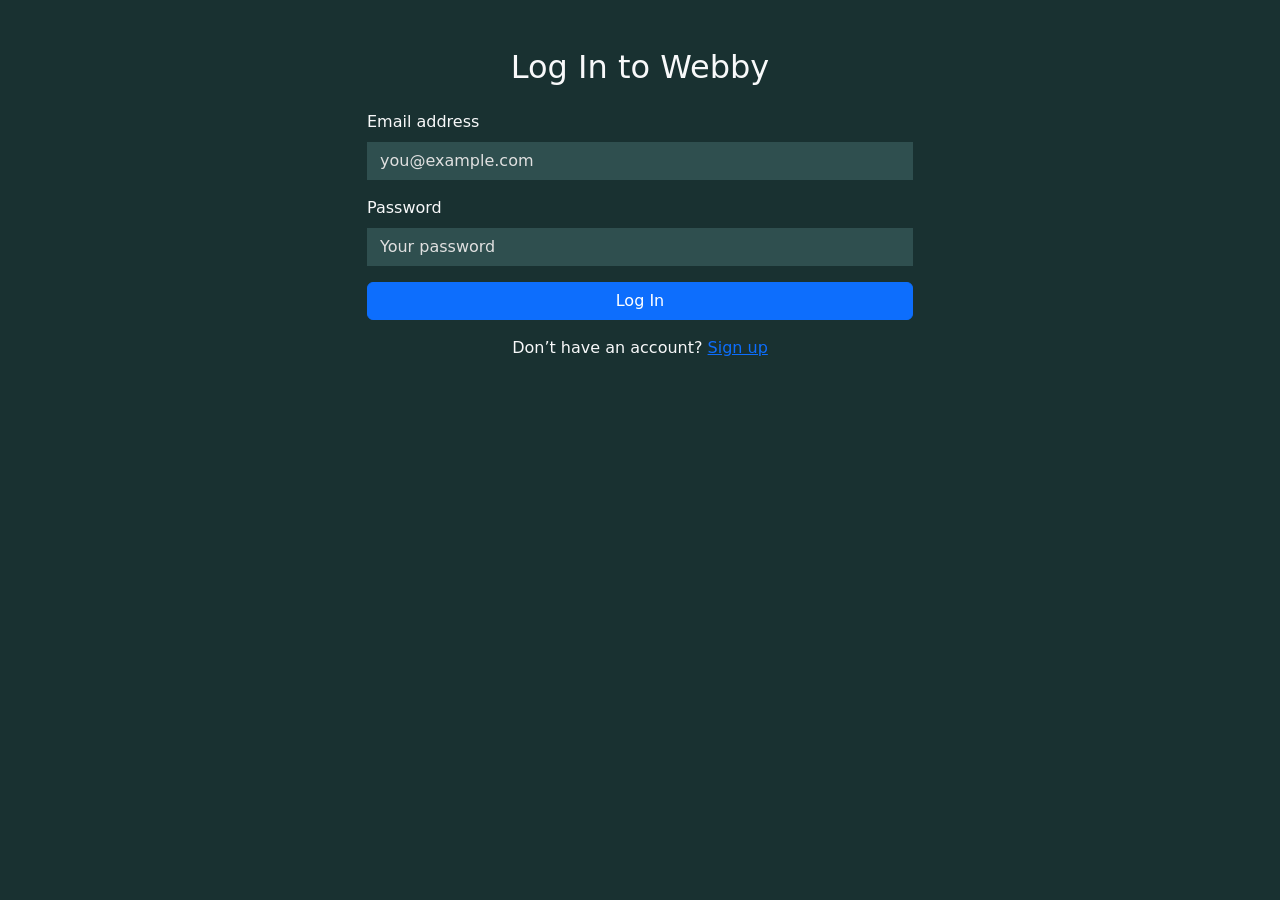
==== templates/login.html @ fab5d239 "Add files via upload" ====
<!DOCTYPE html>
<html lang="en">
<head>
<meta charset="UTF-8">
<meta name="viewport" content="width=device-width, initial-scale=1.0">
<title>Login | Webby AI</title>

<!-- Bootstrap CDN -->
<link href="https://cdn.jsdelivr.net/npm/bootstrap@5.3.7/dist/css/bootstrap.min.css" rel="stylesheet"
    integrity="sha384-LN+7fdVzj6u52u30Kp6M/trliBMCMKTyK833zpbD+pXdCLuTusPj697FH4R/5mcr" crossorigin="anonymous">

<!-- CSS -->
<link rel="stylesheet" href="/static/style.css">
</head>

<body>
<main class="container py-5">
    <div class="row justify-content-center text-light">
        <div class="col-md-6">
            <h2 class="text-center mb-4">Log In to Webby</h2>
            <form action="/login" method="POST">
                <div class="mb-3">
                    <label for="email" class="form-label">Email address</label>
                    <input type="email" id="email" name="email" class="form-control" placeholder="you@example.com" required>
                </div>

                <div class="mb-3">
                    <label for="password" class="form-label">Password</label>
                    <input type="password" id="password" name="password" class="form-control" placeholder="Your password" required>
                </div>

                <button type="submit" class="btn btn-primary w-100">Log In</button>
            </form>

            <p class="text-center mt-3">
                Don’t have an account? <a href="/signup">Sign up</a>
            </p>
        </div>
    </div>
</main>

<!-- Bootstrap JS -->
<script src="https://cdn.jsdelivr.net/npm/bootstrap@5.3.7/dist/js/bootstrap.bundle.min.js"
    integrity="sha384-ndDqU0Gzau9qJ1lfW4pNLlhNTkCfHzAVBReH9diLvGRem5+R9g2FzA8ZGN954O5Q"
    crossorigin="anonymous"></script>

<!-- Optional custom JS -->
<script src="/static/main.js"></script>
</body>
</html>
---- static/style.css ----
body {
    background-color: rgb(25, 49, 49);
}

/* ====== */
/* NAVBAR */
/* ====== */

.nav-style {
    background-color: rgb(20, 41, 41) !important;
}

/* ============ */
/* MAIN SECTION */
/* ============ */

.form-control {
    background-color: darkslategray !important;
    border-color: darkslategray !important;
    border-radius: 0%;
}

.chat-box {
    background: #253d3d;
    width: 100%;
    height: 500px;
    overflow-y: auto;
}

.form-control::placeholder {
    color: rgb(224, 224, 224);
}

#button-addon2 {
    color: rgb(224, 224, 224) !important;
}

.form-control:focus {
    border-color: darkslategray;
    box-shadow: 0 0 0 0.2rem rgba(47, 79, 79, 0.25);
}

.user-message {
    text-align: right;
    color: #fff;
    margin: 5px 0;
    background-color: rgb(99, 99, 99);
    border-radius: 30px;
    padding: 10px;
}

.bot-message {
    text-align: left;
    color: #fff;
    margin: 5px 0;
    background-color: rgb(99, 99, 99);
    border-radius: 30px;
    padding: 10px;
}
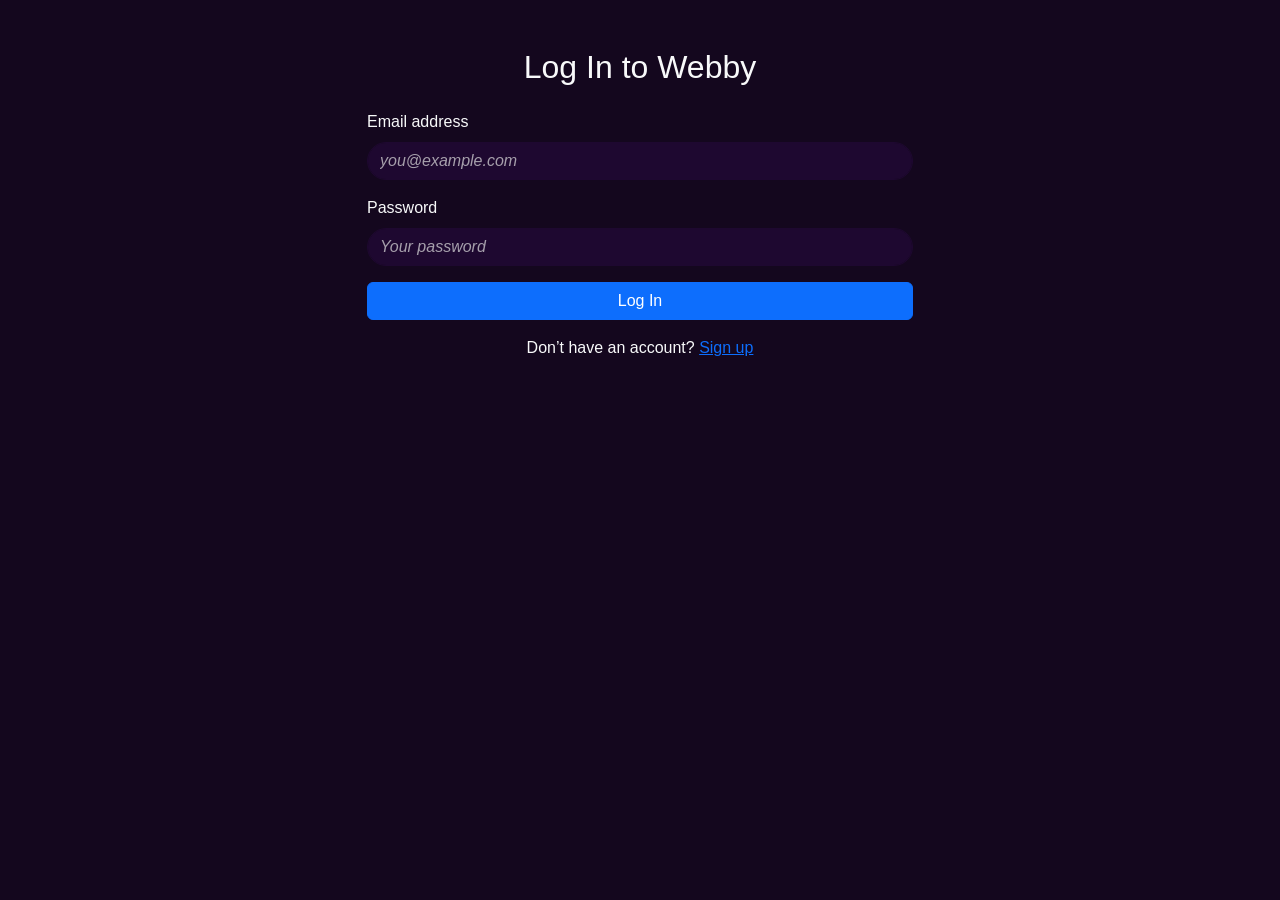
==== commit 752d4279: "Initial commit" ====
--- a/templates/login.html
+++ b/templates/login.html
@@ -1,50 +1,50 @@
-<!DOCTYPE html>
-<html lang="en">
-<head>
-<meta charset="UTF-8">
-<meta name="viewport" content="width=device-width, initial-scale=1.0">
-<title>Login | Webby AI</title>
-
-<!-- Bootstrap CDN -->
-<link href="https://cdn.jsdelivr.net/npm/bootstrap@5.3.7/dist/css/bootstrap.min.css" rel="stylesheet"
-    integrity="sha384-LN+7fdVzj6u52u30Kp6M/trliBMCMKTyK833zpbD+pXdCLuTusPj697FH4R/5mcr" crossorigin="anonymous">
-
-<!-- CSS -->
-<link rel="stylesheet" href="/static/style.css">
-</head>
-
-<body>
-<main class="container py-5">
-    <div class="row justify-content-center text-light">
-        <div class="col-md-6">
-            <h2 class="text-center mb-4">Log In to Webby</h2>
-            <form action="/login" method="POST">
-                <div class="mb-3">
-                    <label for="email" class="form-label">Email address</label>
-                    <input type="email" id="email" name="email" class="form-control" placeholder="you@example.com" required>
-                </div>
-
-                <div class="mb-3">
-                    <label for="password" class="form-label">Password</label>
-                    <input type="password" id="password" name="password" class="form-control" placeholder="Your password" required>
-                </div>
-
-                <button type="submit" class="btn btn-primary w-100">Log In</button>
-            </form>
-
-            <p class="text-center mt-3">
-                Don’t have an account? <a href="/signup">Sign up</a>
-            </p>
-        </div>
-    </div>
-</main>
-
-<!-- Bootstrap JS -->
-<script src="https://cdn.jsdelivr.net/npm/bootstrap@5.3.7/dist/js/bootstrap.bundle.min.js"
-    integrity="sha384-ndDqU0Gzau9qJ1lfW4pNLlhNTkCfHzAVBReH9diLvGRem5+R9g2FzA8ZGN954O5Q"
-    crossorigin="anonymous"></script>
-
-<!-- Optional custom JS -->
-<script src="/static/main.js"></script>
-</body>
-</html>
+<!DOCTYPE html>
+<html lang="en">
+<head>
+<meta charset="UTF-8">
+<meta name="viewport" content="width=device-width, initial-scale=1.0">
+<title>Login | Webby AI</title>
+
+<!-- Bootstrap CDN -->
+<link href="https://cdn.jsdelivr.net/npm/bootstrap@5.3.7/dist/css/bootstrap.min.css" rel="stylesheet"
+    integrity="sha384-LN+7fdVzj6u52u30Kp6M/trliBMCMKTyK833zpbD+pXdCLuTusPj697FH4R/5mcr" crossorigin="anonymous">
+
+<!-- CSS -->
+<link rel="stylesheet" href="/static/style.css">
+</head>
+
+<body>
+<main class="container py-5">
+    <div class="row justify-content-center text-light">
+        <div class="col-md-6">
+            <h2 class="text-center mb-4">Log In to Webby</h2>
+            <form action="/login" method="POST">
+                <div class="mb-3">
+                    <label for="email" class="form-label">Email address</label>
+                    <input type="email" id="email" name="email" class="form-control" placeholder="you@example.com" required>
+                </div>
+
+                <div class="mb-3">
+                    <label for="password" class="form-label">Password</label>
+                    <input type="password" id="password" name="password" class="form-control" placeholder="Your password" required>
+                </div>
+
+                <button type="submit" class="btn btn-primary w-100">Log In</button>
+            </form>
+
+            <p class="text-center mt-3">
+                Don’t have an account? <a href="/signup">Sign up</a>
+            </p>
+        </div>
+    </div>
+</main>
+
+<!-- Bootstrap JS -->
+<script src="https://cdn.jsdelivr.net/npm/bootstrap@5.3.7/dist/js/bootstrap.bundle.min.js"
+    integrity="sha384-ndDqU0Gzau9qJ1lfW4pNLlhNTkCfHzAVBReH9diLvGRem5+R9g2FzA8ZGN954O5Q"
+    crossorigin="anonymous"></script>
+
+<!-- Optional custom JS -->
+<script src="/static/main.js"></script>
+</body>
+</html>
--- a/static/style.css
+++ b/static/style.css
@@ -1,59 +1,559 @@
-body {
-    background-color: rgb(25, 49, 49);
-}
-
-/* ====== */
-/* NAVBAR */
-/* ====== */
-
-.nav-style {
-    background-color: rgb(20, 41, 41) !important;
-}
-
-/* ============ */
-/* MAIN SECTION */
-/* ============ */
-
-.form-control {
-    background-color: darkslategray !important;
-    border-color: darkslategray !important;
-    border-radius: 0%;
-}
-
-.chat-box {
-    background: #253d3d;
-    width: 100%;
-    height: 500px;
-    overflow-y: auto;
-}
-
-.form-control::placeholder {
-    color: rgb(224, 224, 224);
-}
-
-#button-addon2 {
-    color: rgb(224, 224, 224) !important;
-}
-
-.form-control:focus {
-    border-color: darkslategray;
-    box-shadow: 0 0 0 0.2rem rgba(47, 79, 79, 0.25);
-}
-
-.user-message {
-    text-align: right;
-    color: #fff;
-    margin: 5px 0;
-    background-color: rgb(99, 99, 99);
-    border-radius: 30px;
-    padding: 10px;
-}
-
-.bot-message {
-    text-align: left;
-    color: #fff;
-    margin: 5px 0;
-    background-color: rgb(99, 99, 99);
-    border-radius: 30px;
-    padding: 10px;
-}
+body {
+    background-color: #14071e;
+    font-family: 'Segoe UI', Tahoma, Geneva, Verdana, sans-serif;
+}
+
+.site-title {
+    font-family: 'Bricolage Grotesque', sans-serif;
+    font-weight: 700;
+    color: #cb6ce6 !important;
+}
+
+/* ====== */
+/* NAVBAR */
+/* ====== */
+
+.nav-style {
+    background-color: #2a0e40 !important;
+    box-shadow: 0 2px 10px rgba(0, 0, 0, 0.3);
+}
+
+.navbar-brand {
+    font-weight: bold;
+    font-size: 1.5rem;
+    color: #cb6ce6 !important;
+}
+
+#restartBtn {
+    background-color: #cb6ce6;
+    color: white;
+    border: none;
+    padding: 8px 16px;
+    border-radius: 20px;
+    font-size: 0.9rem;
+    font-weight: 500;
+    transition: all 0.3s ease;
+    cursor: pointer;
+}
+
+#restartBtn:hover {
+    background-color: #b855d1;
+    transform: translateY(-1px);
+    box-shadow: 0 4px 8px rgba(203, 108, 230, 0.3);
+}
+
+/* Fix dropdown styling */
+.dropdown-menu {
+    background-color: #14071e !important;
+    border: 1px solid #14071e !important;
+}
+
+.dropdown-item {
+    color: white !important;
+}
+
+.dropdown-item:hover {
+    background-color: #cb6ce6 !important;
+    color: white !important;
+}
+
+/* ============ */
+/* MAIN SECTION */
+/* ============ */
+
+.main-section {
+    height: calc(100vh - 76px);
+}
+
+.dynamic-section {
+    height: 100%;
+    border-radius: 15px;
+    overflow: hidden;
+    box-shadow: 0 4px 20px rgba(0, 0, 0, 0.3);
+}
+
+.section-header {
+    background: linear-gradient(135deg, #2a0e40 0%, #1e0830 100%);
+    color: #cb6ce6;
+    padding: 15px;
+    text-align: center;
+    font-weight: bold;
+    border-bottom: 2px solid #cb6ce6;
+}
+
+.section-content {
+    height: calc(100% - 60px);
+    overflow: hidden;
+}
+
+.section-panel {
+    height: 100%;
+    transition: opacity 0.3s ease, transform 0.3s ease;
+}
+
+.section-panel.hidden {
+    opacity: 0;
+    transform: translateX(-20px);
+    pointer-events: none;
+    position: absolute;
+    width: 100%;
+    height: 100%;
+    top: 0;
+    left: 0;
+}
+
+/* ============ */
+/* CHAT SECTION */
+/* ============ */
+
+.form-control {
+    background-color: #1e0830 !important;
+    border-color: #1e0830 !important;
+    border-radius: 25px !important;
+    transition: all 0.3s ease;
+}
+
+.form-control:focus {
+    border-color: #cb6ce6 !important;
+    box-shadow: 0 0 0 0.2rem rgba(203, 108, 230, 0.25) !important;
+    background-color: #2a0e40 !important;
+}
+
+.chat-box {
+    background: linear-gradient(135deg, #1e0830 0%, #2a0e40 100%);
+    overflow-y: auto;
+    height: calc(100vh - 200px);
+    box-shadow: inset 0 2px 10px rgba(0, 0, 0, 0.3);
+    scrollbar-width: thin;
+    scrollbar-color: #cb6ce6 #1e0830;
+}
+
+.chat-box::-webkit-scrollbar {
+    width: 6px;
+}
+
+.chat-box::-webkit-scrollbar-track {
+    background: #1e0830;
+}
+
+.chat-box::-webkit-scrollbar-thumb {
+    background: #cb6ce6;
+    border-radius: 3px;
+}
+
+.chat-box::-webkit-scrollbar-thumb:hover {
+    background: #b855d1;
+}
+
+.chat-box-input {
+    background: #1e0830;
+    border-radius: 0 0 15px 15px;
+    padding: 15px;
+}
+
+#chat-form button {
+    background-color: #cb6ce6 !important;
+    color: white !important;
+    border-radius: 25px !important;
+    border: none;
+    padding: 10px 20px;
+    font-weight: 500;
+    transition: all 0.3s ease;
+    min-width: 80px;
+}
+
+#chat-form button:hover {
+    background-color: #b855d1 !important;
+    transform: translateY(-1px);
+    box-shadow: 0 4px 12px rgba(203, 108, 230, 0.4);
+}
+
+#chat-form button:disabled {
+    background-color: #666 !important;
+    cursor: not-allowed;
+    transform: none;
+    box-shadow: none;
+}
+
+.form-control::placeholder {
+    color: rgba(224, 224, 224, 0.7);
+    font-style: italic;
+}
+
+.user-message {
+    text-align: right;
+    color: #fff;
+    margin: 10px 0;
+    background: linear-gradient(135deg, #cb6ce6 0%, #aa41c4 100%);
+    border-radius: 20px 20px 5px 20px;
+    padding: 12px 16px;
+    max-width: 80%;
+    width: auto;
+    margin-left: auto;
+    word-wrap: break-word;
+    box-shadow: 0 2px 8px rgba(203, 108, 230, 0.3);
+    animation: slideInRight 0.3s ease;
+}
+
+.bot-message {
+    text-align: left;
+    color: #fff;
+    margin: 10px 0;
+    background: linear-gradient(135deg, #2a0e40 0%, #1e0830 100%);
+    border: 1px solid #cb6ce6;
+    border-radius: 20px 20px 20px 5px;
+    padding: 12px 16px;
+    max-width: 80%;
+    word-wrap: break-word;
+    box-shadow: 0 2px 8px rgba(0, 0, 0, 0.3);
+    animation: slideInLeft 0.3s ease;
+}
+
+@keyframes slideInRight {
+    from {
+        opacity: 0;
+        transform: translateX(20px);
+    }
+    to {
+        opacity: 1;
+        transform: translateX(0);
+    }
+}
+
+@keyframes slideInLeft {
+    from {
+        opacity: 0;
+        transform: translateX(-20px);
+    }
+    to {
+        opacity: 1;
+        transform: translateX(0);
+    }
+}
+
+.typing-indicator {
+    display: none;
+    background: linear-gradient(135deg, #2a0e40 0%, #1e0830 100%);
+    border: 1px solid #cb6ce6;
+    border-radius: 20px 20px 20px 5px;
+    padding: 12px 16px;
+    margin: 10px 0;
+    max-width: 80px;
+}
+
+.typing-indicator .dot {
+    height: 8px;
+    width: 8px;
+    margin: 0 2px;
+    background-color: #cb6ce6;
+    border-radius: 50%;
+    display: inline-block;
+    animation: typing 1.4s infinite ease-in-out;
+}
+
+.typing-indicator .dot:nth-child(1) { animation-delay: -0.32s; }
+.typing-indicator .dot:nth-child(2) { animation-delay: -0.16s; }
+
+@keyframes typing {
+    0%, 80%, 100% {
+        transform: scale(0);
+        opacity: 0.5;
+    }
+    40% {
+        transform: scale(1);
+        opacity: 1;
+    }
+}
+
+/* =========== */
+/* ART SECTION */
+/* =========== */
+
+.art-content {
+    height: 100%;
+    background: linear-gradient(135deg, #1e0830 0%, #2a0e40 100%);
+    display: flex;
+    flex-direction: column;
+}
+
+.editor-toolbar {
+    background: #2a0e40;
+    padding: 15px;
+    border-bottom: 1px solid #cb6ce6;
+    display: flex;
+    gap: 10px;
+    flex-wrap: wrap;
+    justify-content: center;
+}
+
+.editor-tool {
+    background: #cb6ce6;
+    color: white;
+    border: none;
+    padding: 8px 15px;
+    border-radius: 20px;
+    cursor: pointer;
+    transition: all 0.3s ease;
+    font-size: 0.9rem;
+    font-weight: 500;
+}
+
+.editor-tool:hover {
+    background: #b855d1;
+    transform: translateY(-1px);
+}
+
+.editor-tool.active {
+    background: #b855d1;
+    box-shadow: 0 0 10px rgba(203, 108, 230, 0.5);
+}
+
+.editor-workspace {
+    flex: 1;
+    padding: 20px;
+    overflow-y: auto;
+    scrollbar-width: thin;
+    scrollbar-color: #cb6ce6 #1e0830;
+}
+
+.editor-workspace::-webkit-scrollbar {
+    width: 6px;
+}
+
+.editor-workspace::-webkit-scrollbar-track {
+    background: #1e0830;
+}
+
+.editor-workspace::-webkit-scrollbar-thumb {
+    background: #cb6ce6;
+    border-radius: 3px;
+}
+
+.typography-controls {
+    background: #2a0e40;
+    padding: 15px;
+    border-radius: 10px;
+    margin-bottom: 20px;
+    display: flex;
+    flex-wrap: wrap;
+    gap: 10px;
+    align-items: center;
+}
+
+.typography-controls label {
+    color: #cb6ce6;
+    font-weight: bold;
+    font-size: 0.9rem;
+}
+
+.typography-controls select,
+.typography-controls input[type="number"],
+.typography-controls input[type="color"] {
+    background: #1e0830;
+    color: white;
+    border: 1px solid #cb6ce6;
+    border-radius: 5px;
+    padding: 5px 8px;
+    font-size: 0.9rem;
+}
+
+.typography-controls input[type="color"] {
+    width: 40px;
+    height: 30px;
+    padding: 2px;
+    cursor: pointer;
+}
+
+.color-palette {
+    display: grid;
+    grid-template-columns: repeat(4, 1fr);
+    gap: 15px;
+    margin: 20px 0;
+    padding: 20px;
+    background: #2a0e40;
+    border-radius: 10px;
+}
+
+.color-swatch {
+    width: 50px;
+    height: 50px;
+    border-radius: 50%;
+    cursor: pointer;
+    border: 3px solid transparent;
+    transition: all 0.3s ease;
+    margin: 0 auto;
+}
+
+.color-swatch:hover {
+    transform: scale(1.1);
+    border-color: #cb6ce6;
+}
+
+.color-swatch.selected {
+    border-color: #cb6ce6;
+    box-shadow: 0 0 15px rgba(203, 108, 230, 0.6);
+}
+
+.style-preview-container {
+    margin: 20px 0;
+}
+
+.style-preview-container h6 {
+    color: #cb6ce6;
+    margin-bottom: 10px;
+    font-weight: bold;
+}
+
+.style-preview {
+    padding: 20px;
+    background: #1e0830;
+    border-radius: 10px;
+    border: 1px solid #cb6ce6;
+    min-height: 80px;
+}
+
+.style-preview p {
+    color: #cb6ce6;
+    font-size: 16px;
+    font-family: Arial;
+    margin: 0;
+    line-height: 1.4;
+}
+
+.design-actions {
+    display: flex;
+    gap: 10px;
+    margin-top: 20px;
+    justify-content: center;
+}
+
+.action-btn {
+    background: #cb6ce6;
+    color: white;
+    border: none;
+    padding: 12px 24px;
+    border-radius: 25px;
+    cursor: pointer;
+    font-weight: 500;
+    transition: all 0.3s ease;
+    font-size: 0.9rem;
+}
+
+.action-btn:hover {
+    background: #b855d1;
+    transform: translateY(-1px);
+    box-shadow: 0 4px 12px rgba(203, 108, 230, 0.4);
+}
+
+.action-btn.secondary {
+    background: transparent;
+    border: 2px solid #cb6ce6;
+    color: #cb6ce6;
+}
+
+.action-btn.secondary:hover {
+    background: #cb6ce6;
+    color: white;
+}
+
+/* ============= */
+/* IFRAME & TOOLBAR */
+/* ============= */
+
+.iframe-container {
+    background: #000;
+    border-radius: 15px;
+    overflow: hidden;
+    box-shadow: 0 4px 20px rgba(0, 0, 0, 0.5);
+}
+
+#resultFrame {
+    width: 100%;
+    height: 502px;
+    border: none;
+    background-color: black;
+}
+
+.tool-bar {
+    background: linear-gradient(135deg, #1e0830 0%, #2a0e40 100%);
+    padding: 15px;
+    border-radius: 15px;
+    box-shadow: 0 2px 10px rgba(0, 0, 0, 0.3);
+}
+
+.tool-icons {
+    filter: brightness(0) invert(1);
+    width: 50px;
+    height: 50px;
+    cursor: pointer;
+    transition: all 0.3s ease;
+    padding: 10px;
+    border-radius: 15px;
+    border: 2px solid transparent;
+    margin: 0 5px;
+    font-size: 1.5rem;
+}
+
+.tool-icons:hover {
+    transform: scale(1.1);
+    background-color: rgba(203, 108, 230, 0.2);
+    border-color: #cb6ce6;
+    filter: brightness(0) invert(1) sepia(1) saturate(5) hue-rotate(270deg);
+}
+
+.tool-icons.active {
+    background-color: rgba(203, 108, 230, 0.3);
+    border-color: #cb6ce6;
+    transform: scale(1.05);
+    filter: brightness(0) invert(1) sepia(1) saturate(5) hue-rotate(270deg);
+}
+
+.status-indicator {
+    display: inline-block;
+    width: 8px;
+    height: 8px;
+    background-color: #28a745;
+    border-radius: 50%;
+    margin-left: 8px;
+    animation: pulse 2s infinite;
+}
+
+@keyframes pulse {
+    0% { opacity: 1; }
+    50% { opacity: 0.5; }
+    100% { opacity: 1; }
+}
+
+/* Responsive Design */
+@media (max-width: 768px) {
+    .main-section .row > div:first-child {
+        margin-bottom: 20px;
+    }
+    
+    .chat-box {
+        height: 300px;
+    }
+    
+    .user-message, .bot-message {
+        max-width: 90%;
+    }
+
+    .typography-controls {
+        flex-direction: column;
+        align-items: stretch;
+    }
+
+    .color-palette {
+        grid-template-columns: repeat(3, 1fr);
+    }
+
+    .design-actions {
+        flex-direction: column;
+    }
+}
+
+/* Loading state */
+.loading {
+    opacity: 0.7;
+    pointer-events: none;
+}
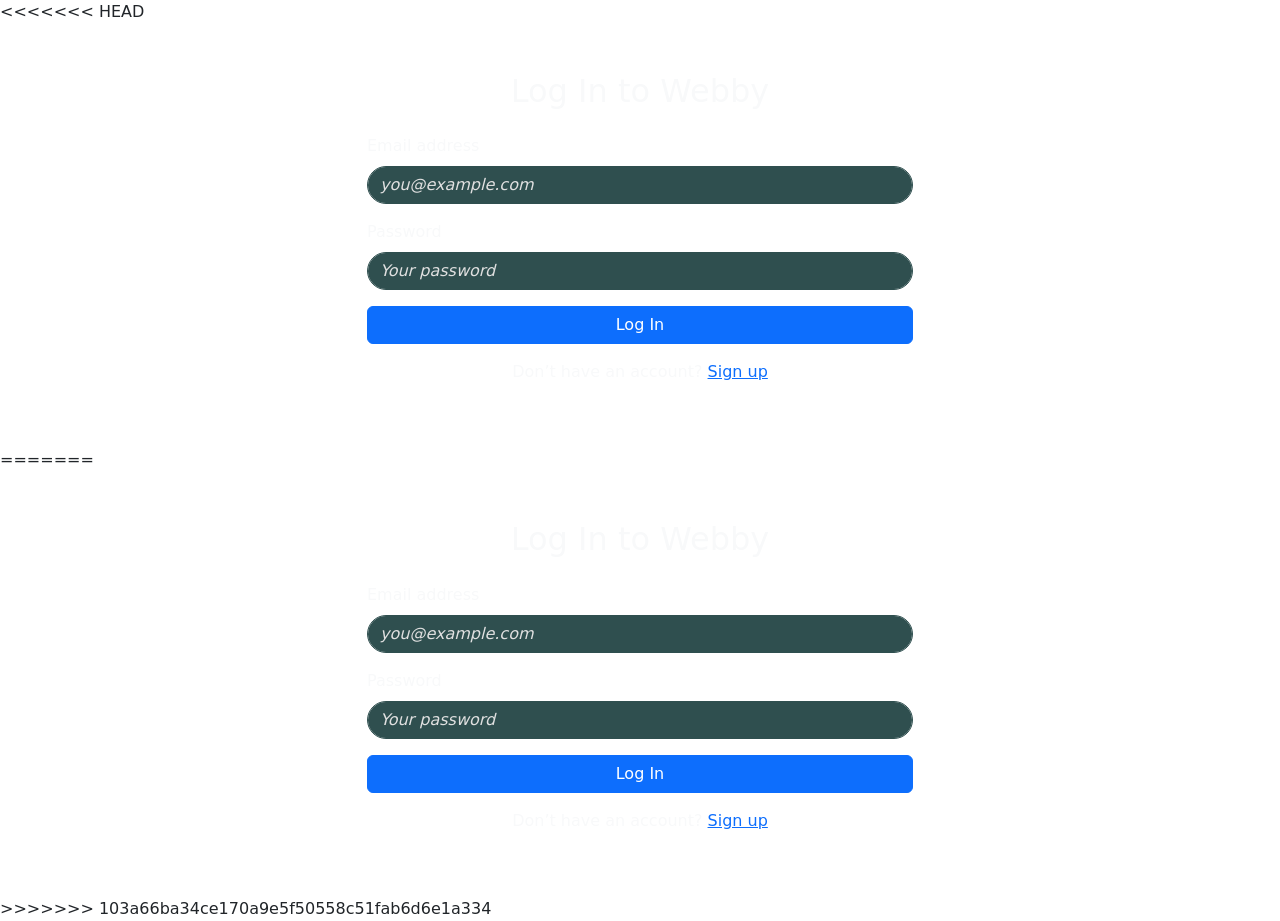
==== commit 1c03605f: "Replace Github repo with local version" ====
--- a/templates/login.html
+++ b/templates/login.html
@@ -1,3 +1,4 @@
+<<<<<<< HEAD
 <!DOCTYPE html>
 <html lang="en">
 <head>
@@ -48,3 +49,55 @@
 <script src="/static/main.js"></script>
 </body>
 </html>
+=======
+<!DOCTYPE html>
+<html lang="en">
+<head>
+<meta charset="UTF-8">
+<meta name="viewport" content="width=device-width, initial-scale=1.0">
+<title>Login | Webby AI</title>
+
+<!-- Bootstrap CDN -->
+<link href="https://cdn.jsdelivr.net/npm/bootstrap@5.3.7/dist/css/bootstrap.min.css" rel="stylesheet"
+    integrity="sha384-LN+7fdVzj6u52u30Kp6M/trliBMCMKTyK833zpbD+pXdCLuTusPj697FH4R/5mcr" crossorigin="anonymous">
+
+<!-- CSS -->
+<link rel="stylesheet" href="/static/style.css">
+</head>
+
+<body>
+<main class="container py-5">
+    <div class="row justify-content-center text-light">
+        <div class="col-md-6">
+            <h2 class="text-center mb-4">Log In to Webby</h2>
+            <form action="/login" method="POST">
+                <div class="mb-3">
+                    <label for="email" class="form-label">Email address</label>
+                    <input type="email" id="email" name="email" class="form-control" placeholder="you@example.com" required>
+                </div>
+
+                <div class="mb-3">
+                    <label for="password" class="form-label">Password</label>
+                    <input type="password" id="password" name="password" class="form-control" placeholder="Your password" required>
+                </div>
+
+                <button type="submit" class="btn btn-primary w-100">Log In</button>
+            </form>
+
+            <p class="text-center mt-3">
+                Don’t have an account? <a href="/signup">Sign up</a>
+            </p>
+        </div>
+    </div>
+</main>
+
+<!-- Bootstrap JS -->
+<script src="https://cdn.jsdelivr.net/npm/bootstrap@5.3.7/dist/js/bootstrap.bundle.min.js"
+    integrity="sha384-ndDqU0Gzau9qJ1lfW4pNLlhNTkCfHzAVBReH9diLvGRem5+R9g2FzA8ZGN954O5Q"
+    crossorigin="anonymous"></script>
+
+<!-- Optional custom JS -->
+<script src="/static/main.js"></script>
+</body>
+</html>
+>>>>>>> 103a66ba34ce170a9e5f50558c51fab6d6e1a334
--- a/static/style.css
+++ b/static/style.css
@@ -1,3 +1,4 @@
+<<<<<<< HEAD
 body {
     background-color: #14071e;
     font-family: 'Segoe UI', Tahoma, Geneva, Verdana, sans-serif;
@@ -556,4 +557,65 @@
 .loading {
     opacity: 0.7;
     pointer-events: none;
-}+}
+=======
+body {
+    background-color: rgb(25, 49, 49);
+}
+
+/* ====== */
+/* NAVBAR */
+/* ====== */
+
+.nav-style {
+    background-color: rgb(20, 41, 41) !important;
+}
+
+/* ============ */
+/* MAIN SECTION */
+/* ============ */
+
+.form-control {
+    background-color: darkslategray !important;
+    border-color: darkslategray !important;
+    border-radius: 0%;
+}
+
+.chat-box {
+    background: #253d3d;
+    width: 100%;
+    height: 500px;
+    overflow-y: auto;
+}
+
+.form-control::placeholder {
+    color: rgb(224, 224, 224);
+}
+
+#button-addon2 {
+    color: rgb(224, 224, 224) !important;
+}
+
+.form-control:focus {
+    border-color: darkslategray;
+    box-shadow: 0 0 0 0.2rem rgba(47, 79, 79, 0.25);
+}
+
+.user-message {
+    text-align: right;
+    color: #fff;
+    margin: 5px 0;
+    background-color: rgb(99, 99, 99);
+    border-radius: 30px;
+    padding: 10px;
+}
+
+.bot-message {
+    text-align: left;
+    color: #fff;
+    margin: 5px 0;
+    background-color: rgb(99, 99, 99);
+    border-radius: 30px;
+    padding: 10px;
+}
+>>>>>>> 103a66ba34ce170a9e5f50558c51fab6d6e1a334
--- a/static/style.css
+++ b/static/style.css
@@ -1,3 +1,4 @@
+<<<<<<< HEAD
 body {
     background-color: #14071e;
     font-family: 'Segoe UI', Tahoma, Geneva, Verdana, sans-serif;
@@ -556,4 +557,65 @@
 .loading {
     opacity: 0.7;
     pointer-events: none;
-}+}
+=======
+body {
+    background-color: rgb(25, 49, 49);
+}
+
+/* ====== */
+/* NAVBAR */
+/* ====== */
+
+.nav-style {
+    background-color: rgb(20, 41, 41) !important;
+}
+
+/* ============ */
+/* MAIN SECTION */
+/* ============ */
+
+.form-control {
+    background-color: darkslategray !important;
+    border-color: darkslategray !important;
+    border-radius: 0%;
+}
+
+.chat-box {
+    background: #253d3d;
+    width: 100%;
+    height: 500px;
+    overflow-y: auto;
+}
+
+.form-control::placeholder {
+    color: rgb(224, 224, 224);
+}
+
+#button-addon2 {
+    color: rgb(224, 224, 224) !important;
+}
+
+.form-control:focus {
+    border-color: darkslategray;
+    box-shadow: 0 0 0 0.2rem rgba(47, 79, 79, 0.25);
+}
+
+.user-message {
+    text-align: right;
+    color: #fff;
+    margin: 5px 0;
+    background-color: rgb(99, 99, 99);
+    border-radius: 30px;
+    padding: 10px;
+}
+
+.bot-message {
+    text-align: left;
+    color: #fff;
+    margin: 5px 0;
+    background-color: rgb(99, 99, 99);
+    border-radius: 30px;
+    padding: 10px;
+}
+>>>>>>> 103a66ba34ce170a9e5f50558c51fab6d6e1a334
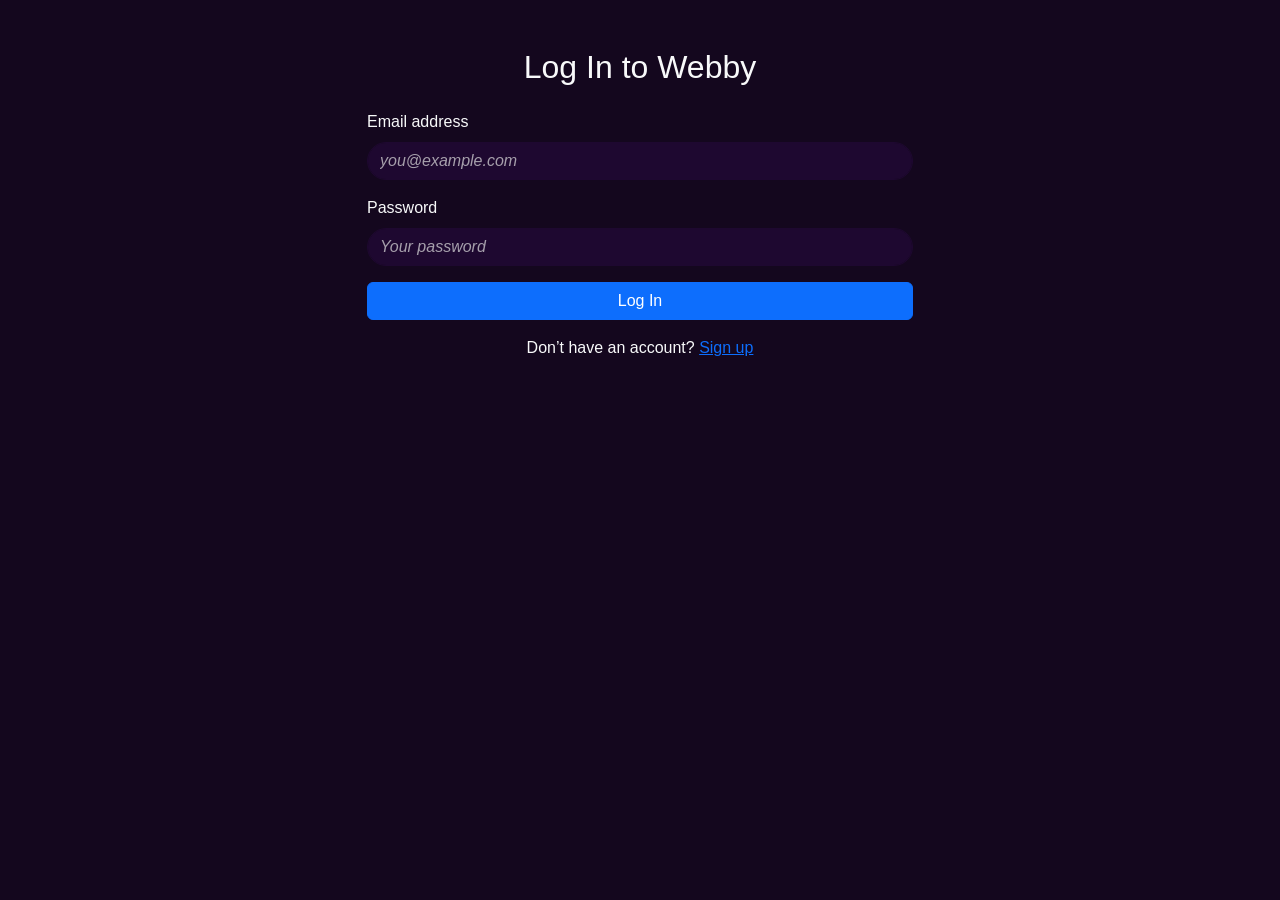
==== commit 6938d76a: "fixed leftover merge conflicts" ====
--- a/templates/login.html
+++ b/templates/login.html
@@ -1,4 +1,3 @@
-<<<<<<< HEAD
 <!DOCTYPE html>
 <html lang="en">
 <head>
@@ -49,55 +48,3 @@
 <script src="/static/main.js"></script>
 </body>
 </html>
-=======
-<!DOCTYPE html>
-<html lang="en">
-<head>
-<meta charset="UTF-8">
-<meta name="viewport" content="width=device-width, initial-scale=1.0">
-<title>Login | Webby AI</title>
-
-<!-- Bootstrap CDN -->
-<link href="https://cdn.jsdelivr.net/npm/bootstrap@5.3.7/dist/css/bootstrap.min.css" rel="stylesheet"
-    integrity="sha384-LN+7fdVzj6u52u30Kp6M/trliBMCMKTyK833zpbD+pXdCLuTusPj697FH4R/5mcr" crossorigin="anonymous">
-
-<!-- CSS -->
-<link rel="stylesheet" href="/static/style.css">
-</head>
-
-<body>
-<main class="container py-5">
-    <div class="row justify-content-center text-light">
-        <div class="col-md-6">
-            <h2 class="text-center mb-4">Log In to Webby</h2>
-            <form action="/login" method="POST">
-                <div class="mb-3">
-                    <label for="email" class="form-label">Email address</label>
-                    <input type="email" id="email" name="email" class="form-control" placeholder="you@example.com" required>
-                </div>
-
-                <div class="mb-3">
-                    <label for="password" class="form-label">Password</label>
-                    <input type="password" id="password" name="password" class="form-control" placeholder="Your password" required>
-                </div>
-
-                <button type="submit" class="btn btn-primary w-100">Log In</button>
-            </form>
-
-            <p class="text-center mt-3">
-                Don’t have an account? <a href="/signup">Sign up</a>
-            </p>
-        </div>
-    </div>
-</main>
-
-<!-- Bootstrap JS -->
-<script src="https://cdn.jsdelivr.net/npm/bootstrap@5.3.7/dist/js/bootstrap.bundle.min.js"
-    integrity="sha384-ndDqU0Gzau9qJ1lfW4pNLlhNTkCfHzAVBReH9diLvGRem5+R9g2FzA8ZGN954O5Q"
-    crossorigin="anonymous"></script>
-
-<!-- Optional custom JS -->
-<script src="/static/main.js"></script>
-</body>
-</html>
->>>>>>> 103a66ba34ce170a9e5f50558c51fab6d6e1a334
--- a/static/style.css
+++ b/static/style.css
@@ -1,4 +1,3 @@
-<<<<<<< HEAD
 body {
     background-color: #14071e;
     font-family: 'Segoe UI', Tahoma, Geneva, Verdana, sans-serif;
@@ -558,64 +557,3 @@
     opacity: 0.7;
     pointer-events: none;
 }
-=======
-body {
-    background-color: rgb(25, 49, 49);
-}
-
-/* ====== */
-/* NAVBAR */
-/* ====== */
-
-.nav-style {
-    background-color: rgb(20, 41, 41) !important;
-}
-
-/* ============ */
-/* MAIN SECTION */
-/* ============ */
-
-.form-control {
-    background-color: darkslategray !important;
-    border-color: darkslategray !important;
-    border-radius: 0%;
-}
-
-.chat-box {
-    background: #253d3d;
-    width: 100%;
-    height: 500px;
-    overflow-y: auto;
-}
-
-.form-control::placeholder {
-    color: rgb(224, 224, 224);
-}
-
-#button-addon2 {
-    color: rgb(224, 224, 224) !important;
-}
-
-.form-control:focus {
-    border-color: darkslategray;
-    box-shadow: 0 0 0 0.2rem rgba(47, 79, 79, 0.25);
-}
-
-.user-message {
-    text-align: right;
-    color: #fff;
-    margin: 5px 0;
-    background-color: rgb(99, 99, 99);
-    border-radius: 30px;
-    padding: 10px;
-}
-
-.bot-message {
-    text-align: left;
-    color: #fff;
-    margin: 5px 0;
-    background-color: rgb(99, 99, 99);
-    border-radius: 30px;
-    padding: 10px;
-}
->>>>>>> 103a66ba34ce170a9e5f50558c51fab6d6e1a334
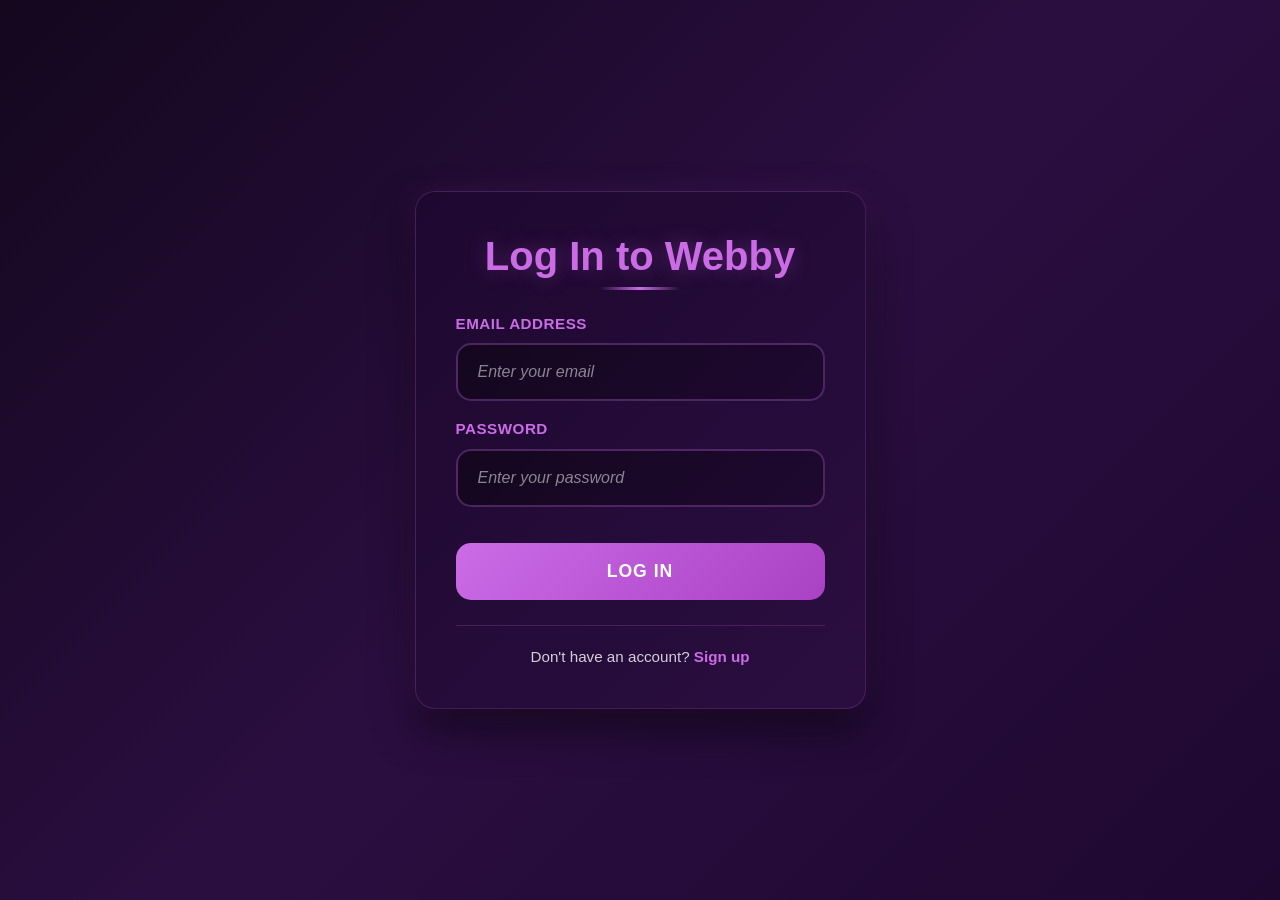
==== commit 1bc835d2: "Update login, signup and css" ====
--- a/templates/login.html
+++ b/templates/login.html
@@ -1,50 +1,61 @@
 <!DOCTYPE html>
 <html lang="en">
 <head>
-<meta charset="UTF-8">
-<meta name="viewport" content="width=device-width, initial-scale=1.0">
-<title>Login | Webby AI</title>
+    <meta charset="UTF-8">
+    <meta name="viewport" content="width=device-width, initial-scale=1.0">
+    <title>Login | Webby AI</title>
 
-<!-- Bootstrap CDN -->
-<link href="https://cdn.jsdelivr.net/npm/bootstrap@5.3.7/dist/css/bootstrap.min.css" rel="stylesheet"
-    integrity="sha384-LN+7fdVzj6u52u30Kp6M/trliBMCMKTyK833zpbD+pXdCLuTusPj697FH4R/5mcr" crossorigin="anonymous">
+    <!-- Bricolage Grotesque font CDN -->
+    <link rel="preconnect" href="https://fonts.googleapis.com">
+    <link rel="preconnect" href="https://fonts.gstatic.com" crossorigin>
+    <link href="https://fonts.googleapis.com/css2?family=Bricolage+Grotesque:opsz,wght@12..96,200..800&display=swap"
+        rel="stylesheet">
 
-<!-- CSS -->
-<link rel="stylesheet" href="/static/style.css">
+    <!-- Bootstrap CDN -->
+    <link href="https://cdn.jsdelivr.net/npm/bootstrap@5.3.7/dist/css/bootstrap.min.css" rel="stylesheet"
+        integrity="sha384-LN+7fdVzj6u52u30Kp6M/trliBMCMKTyK833zpbD+pXdCLuTusPj697FH4R/5mcr" crossorigin="anonymous">
+
+    <!-- CSS -->
+    <link rel="stylesheet" href="/static/style.css">
 </head>
 
-<body>
-<main class="container py-5">
-    <div class="row justify-content-center text-light">
-        <div class="col-md-6">
-            <h2 class="text-center mb-4">Log In to Webby</h2>
-            <form action="/login" method="POST">
-                <div class="mb-3">
-                    <label for="email" class="form-label">Email address</label>
-                    <input type="email" id="email" name="email" class="form-control" placeholder="you@example.com" required>
+<body class="login-page">
+    <main class="container py-5">
+        <div class="row justify-content-center">
+            <div class="col-md-6 col-lg-5">
+                <div class="login-container">
+                    <h2 class="login-title">Log In to Webby</h2>
+                    
+                    <form action="/login" method="POST" class="login-form">
+                        <div class="mb-3">
+                            <label for="email" class="form-label">Email Address</label>
+                            <input type="email" id="email" name="email" class="form-control" 
+                                   placeholder="Enter your email" required>
+                        </div>
+
+                        <div class="mb-3">
+                            <label for="password" class="form-label">Password</label>
+                            <input type="password" id="password" name="password" class="form-control" 
+                                   placeholder="Enter your password" required>
+                        </div>
+
+                        <button type="submit" class="btn login-btn w-100">Log In</button>
+                    </form>
+
+                    <div class="signup-link">
+                        <p>Don't have an account? <a href="/signup">Sign up</a></p>
+                    </div>
                 </div>
+            </div>
+        </div>
+    </main>
 
-                <div class="mb-3">
-                    <label for="password" class="form-label">Password</label>
-                    <input type="password" id="password" name="password" class="form-control" placeholder="Your password" required>
-                </div>
+    <!-- Bootstrap JS -->
+    <script src="https://cdn.jsdelivr.net/npm/bootstrap@5.3.7/dist/js/bootstrap.bundle.min.js"
+        integrity="sha384-ndDqU0Gzau9qJ1lfW4pNLlhNTkCfHzAVBReH9diLlvGRem5+R9g2FzA8ZGN954O5Q"
+        crossorigin="anonymous"></script>
 
-                <button type="submit" class="btn btn-primary w-100">Log In</button>
-            </form>
-
-            <p class="text-center mt-3">
-                Don’t have an account? <a href="/signup">Sign up</a>
-            </p>
-        </div>
-    </div>
-</main>
-
-<!-- Bootstrap JS -->
-<script src="https://cdn.jsdelivr.net/npm/bootstrap@5.3.7/dist/js/bootstrap.bundle.min.js"
-    integrity="sha384-ndDqU0Gzau9qJ1lfW4pNLlhNTkCfHzAVBReH9diLvGRem5+R9g2FzA8ZGN954O5Q"
-    crossorigin="anonymous"></script>
-
-<!-- Optional custom JS -->
-<script src="/static/main.js"></script>
+    <!-- Optional custom JS -->
+    <script src="/static/main.js"></script>
 </body>
-</html>
+</html>
--- a/static/style.css
+++ b/static/style.css
@@ -557,3 +557,562 @@
     opacity: 0.7;
     pointer-events: none;
 }
+
+/* =============== */
+/* LOGIN PAGE STYLES */
+/* =============== */
+
+/* Login page specific body styling */
+body.login-page {
+    background: linear-gradient(135deg, #14071e 0%, #2a0e40 50%, #1e0830 100%);
+    min-height: 100vh;
+    display: flex;
+    align-items: center;
+    font-family: 'Bricolage Grotesque', 'Segoe UI', Tahoma, Geneva, Verdana, sans-serif;
+}
+
+/* Login container */
+.login-container {
+    background: linear-gradient(135deg, #1e0830 0%, #2a0e40 100%);
+    border-radius: 20px;
+    padding: 40px;
+    box-shadow: 0 20px 40px rgba(0, 0, 0, 0.5), 
+                0 0 30px rgba(203, 108, 230, 0.1);
+    border: 1px solid rgba(203, 108, 230, 0.2);
+    backdrop-filter: blur(10px);
+    animation: fadeInUp 0.6s ease-out;
+}
+
+@keyframes fadeInUp {
+    from {
+        opacity: 0;
+        transform: translateY(30px);
+    }
+    to {
+        opacity: 1;
+        transform: translateY(0);
+    }
+}
+
+/* Login title */
+.login-title {
+    color: #cb6ce6;
+    font-family: 'Bricolage Grotesque', sans-serif;
+    font-weight: 700;
+    font-size: 2.5rem;
+    text-align: center;
+    margin-bottom: 2rem;
+    text-shadow: 0 0 20px rgba(203, 108, 230, 0.3);
+    position: relative;
+}
+
+.login-title::after {
+    content: '';
+    position: absolute;
+    bottom: -10px;
+    left: 50%;
+    transform: translateX(-50%);
+    width: 80px;
+    height: 3px;
+    background: linear-gradient(90deg, transparent, #cb6ce6, transparent);
+    border-radius: 2px;
+}
+
+/* Form labels */
+.login-form .form-label {
+    color: #cb6ce6;
+    font-weight: 600;
+    margin-bottom: 8px;
+    font-size: 0.95rem;
+    text-transform: uppercase;
+    letter-spacing: 0.5px;
+}
+
+/* Form inputs - enhanced styling */
+.login-form .form-control {
+    background: linear-gradient(135deg, #14071e 0%, #1e0830 100%) !important;
+    border: 2px solid rgba(203, 108, 230, 0.3) !important;
+    border-radius: 15px !important;
+    color: #ffffff !important;
+    padding: 15px 20px !important;
+    font-size: 1rem;
+    transition: all 0.4s ease;
+    position: relative;
+}
+
+.login-form .form-control:focus {
+    border-color: #cb6ce6 !important;
+    box-shadow: 0 0 0 0.25rem rgba(203, 108, 230, 0.25),
+                0 0 20px rgba(203, 108, 230, 0.4) !important;
+    background: linear-gradient(135deg, #1e0830 0%, #2a0e40 100%) !important;
+    transform: translateY(-2px);
+}
+
+.login-form .form-control::placeholder {
+    color: rgba(255, 255, 255, 0.5);
+    font-style: italic;
+}
+
+/* Login button */
+.login-btn {
+    background: linear-gradient(135deg, #cb6ce6 0%, #aa41c4 100%) !important;
+    border: none !important;
+    border-radius: 15px !important;
+    color: white !important;
+    font-weight: 600 !important;
+    font-size: 1.1rem !important;
+    padding: 15px 0 !important;
+    text-transform: uppercase;
+    letter-spacing: 1px;
+    transition: all 0.4s ease;
+    position: relative;
+    overflow: hidden;
+    margin-top: 20px;
+}
+
+.login-btn::before {
+    content: '';
+    position: absolute;
+    top: 0;
+    left: -100%;
+    width: 100%;
+    height: 100%;
+    background: linear-gradient(90deg, transparent, rgba(255, 255, 255, 0.2), transparent);
+    transition: left 0.6s ease;
+}
+
+.login-btn:hover {
+    background: linear-gradient(135deg, #b855d1 0%, #9635a8 100%) !important;
+    transform: translateY(-3px);
+    box-shadow: 0 10px 25px rgba(203, 108, 230, 0.4) !important;
+}
+
+.login-btn:hover::before {
+    left: 100%;
+}
+
+.login-btn:active {
+    transform: translateY(-1px);
+}
+
+/* Sign up link */
+.signup-link {
+    text-align: center;
+    margin-top: 25px;
+    padding-top: 20px;
+    border-top: 1px solid rgba(203, 108, 230, 0.2);
+}
+
+.signup-link p {
+    color: rgba(255, 255, 255, 0.8);
+    margin: 0;
+    font-size: 0.95rem;
+}
+
+.signup-link a {
+    color: #cb6ce6;
+    text-decoration: none;
+    font-weight: 600;
+    transition: all 0.3s ease;
+    position: relative;
+}
+
+.signup-link a::after {
+    content: '';
+    position: absolute;
+    bottom: -2px;
+    left: 0;
+    width: 0;
+    height: 2px;
+    background: #cb6ce6;
+    transition: width 0.3s ease;
+}
+
+.signup-link a:hover {
+    color: #b855d1;
+    text-shadow: 0 0 10px rgba(203, 108, 230, 0.5);
+}
+
+.signup-link a:hover::after {
+    width: 100%;
+}
+
+/* Form group styling */
+.login-form .mb-3 {
+    margin-bottom: 25px;
+    position: relative;
+}
+
+/* Input focus animation */
+.login-form .form-control:focus + .form-label,
+.login-form .form-control:not(:placeholder-shown) + .form-label {
+    transform: translateY(-8px) scale(0.85);
+    color: #cb6ce6;
+}
+
+/* Responsive adjustments */
+@media (max-width: 768px) {
+    .login-container {
+        margin: 20px;
+        padding: 30px 25px;
+    }
+    
+    .login-title {
+        font-size: 2rem;
+        margin-bottom: 1.5rem;
+    }
+    
+    .login-form .form-control {
+        padding: 12px 16px !important;
+    }
+    
+    .login-btn {
+        padding: 12px 0 !important;
+        font-size: 1rem !important;
+    }
+}
+
+@media (max-width: 480px) {
+    .login-container {
+        margin: 15px;
+        padding: 25px 20px;
+    }
+    
+    .login-title {
+        font-size: 1.8rem;
+    }
+}
+
+/* Loading state for form submission */
+.login-form.loading {
+    opacity: 0.7;
+    pointer-events: none;
+}
+
+.login-form.loading .login-btn {
+    background: linear-gradient(135deg, #666 0%, #555 100%) !important;
+    cursor: not-allowed;
+    transform: none;
+    box-shadow: none;
+}
+
+/* Add subtle animations for form elements */
+.login-form .form-control,
+.login-form .form-label,
+.login-btn {
+    animation: slideInLeft 0.6s ease-out;
+    animation-fill-mode: both;
+}
+
+.login-form .mb-3:nth-child(1) { animation-delay: 0.1s; }
+.login-form .mb-3:nth-child(2) { animation-delay: 0.2s; }
+.login-btn { animation-delay: 0.3s; }
+.signup-link { 
+    animation: fadeIn 0.6s ease-out 0.4s;
+    animation-fill-mode: both;
+}
+
+@keyframes slideInLeft {
+    from {
+        opacity: 0;
+        transform: translateX(-20px);
+    }
+    to {
+        opacity: 1;
+        transform: translateX(0);
+    }
+}
+
+@keyframes fadeIn {
+    from { opacity: 0; }
+    to { opacity: 1; }
+}
+
+/* ================ */
+/* SIGNUP PAGE STYLES */
+/* ================ */
+
+/* Signup page specific body styling */
+body.signup-page {
+    background: linear-gradient(135deg, #14071e 0%, #2a0e40 50%, #1e0830 100%);
+    min-height: 100vh;
+    display: flex;
+    align-items: center;
+    font-family: 'Bricolage Grotesque', 'Segoe UI', Tahoma, Geneva, Verdana, sans-serif;
+}
+
+/* Signup container */
+.signup-container {
+    background: linear-gradient(135deg, #1e0830 0%, #2a0e40 100%);
+    border-radius: 20px;
+    padding: 40px;
+    box-shadow: 0 20px 40px rgba(0, 0, 0, 0.5), 
+                0 0 30px rgba(203, 108, 230, 0.1);
+    border: 1px solid rgba(203, 108, 230, 0.2);
+    backdrop-filter: blur(10px);
+    animation: fadeInUp 0.6s ease-out;
+}
+
+/* Signup title */
+.signup-title {
+    color: #cb6ce6;
+    font-family: 'Bricolage Grotesque', sans-serif;
+    font-weight: 700;
+    font-size: 2.5rem;
+    text-align: center;
+    margin-bottom: 2rem;
+    text-shadow: 0 0 20px rgba(203, 108, 230, 0.3);
+    position: relative;
+}
+
+.signup-title::after {
+    content: '';
+    position: absolute;
+    bottom: -10px;
+    left: 50%;
+    transform: translateX(-50%);
+    width: 80px;
+    height: 3px;
+    background: linear-gradient(90deg, transparent, #cb6ce6, transparent);
+    border-radius: 2px;
+}
+
+/* Form labels */
+.signup-form .form-label {
+    color: #cb6ce6;
+    font-weight: 600;
+    margin-bottom: 8px;
+    font-size: 0.95rem;
+    text-transform: uppercase;
+    letter-spacing: 0.5px;
+}
+
+/* Form inputs - enhanced styling */
+.signup-form .form-control {
+    background: linear-gradient(135deg, #14071e 0%, #1e0830 100%) !important;
+    border: 2px solid rgba(203, 108, 230, 0.3) !important;
+    border-radius: 15px !important;
+    color: #ffffff !important;
+    padding: 15px 20px !important;
+    font-size: 1rem;
+    transition: all 0.4s ease;
+    position: relative;
+}
+
+.signup-form .form-control:focus {
+    border-color: #cb6ce6 !important;
+    box-shadow: 0 0 0 0.25rem rgba(203, 108, 230, 0.25),
+                0 0 20px rgba(203, 108, 230, 0.4) !important;
+    background: linear-gradient(135deg, #1e0830 0%, #2a0e40 100%) !important;
+    transform: translateY(-2px);
+}
+
+.signup-form .form-control::placeholder {
+    color: rgba(255, 255, 255, 0.5);
+    font-style: italic;
+}
+
+/* Signup button */
+.signup-btn {
+    background: linear-gradient(135deg, #cb6ce6 0%, #aa41c4 100%) !important;
+    border: none !important;
+    border-radius: 15px !important;
+    color: white !important;
+    font-weight: 600 !important;
+    font-size: 1.1rem !important;
+    padding: 15px 0 !important;
+    text-transform: uppercase;
+    letter-spacing: 1px;
+    transition: all 0.4s ease;
+    position: relative;
+    overflow: hidden;
+    margin-top: 20px;
+}
+
+.signup-btn::before {
+    content: '';
+    position: absolute;
+    top: 0;
+    left: -100%;
+    width: 100%;
+    height: 100%;
+    background: linear-gradient(90deg, transparent, rgba(255, 255, 255, 0.2), transparent);
+    transition: left 0.6s ease;
+}
+
+.signup-btn:hover {
+    background: linear-gradient(135deg, #b855d1 0%, #9635a8 100%) !important;
+    transform: translateY(-3px);
+    box-shadow: 0 10px 25px rgba(203, 108, 230, 0.4) !important;
+}
+
+.signup-btn:hover::before {
+    left: 100%;
+}
+
+.signup-btn:active {
+    transform: translateY(-1px);
+}
+
+/* Login link */
+.login-link {
+    text-align: center;
+    margin-top: 25px;
+    padding-top: 20px;
+    border-top: 1px solid rgba(203, 108, 230, 0.2);
+}
+
+.login-link p {
+    color: rgba(255, 255, 255, 0.8);
+    margin: 0;
+    font-size: 0.95rem;
+}
+
+.login-link a {
+    color: #cb6ce6;
+    text-decoration: none;
+    font-weight: 600;
+    transition: all 0.3s ease;
+    position: relative;
+}
+
+.login-link a::after {
+    content: '';
+    position: absolute;
+    bottom: -2px;
+    left: 0;
+    width: 0;
+    height: 2px;
+    background: #cb6ce6;
+    transition: width 0.3s ease;
+}
+
+.login-link a:hover {
+    color: #b855d1;
+    text-shadow: 0 0 10px rgba(203, 108, 230, 0.5);
+}
+
+.login-link a:hover::after {
+    width: 100%;
+}
+
+/* Form group styling */
+.signup-form .mb-3 {
+    margin-bottom: 25px;
+    position: relative;
+}
+
+/* Input focus animation */
+.signup-form .form-control:focus + .form-label,
+.signup-form .form-control:not(:placeholder-shown) + .form-label {
+    transform: translateY(-8px) scale(0.85);
+    color: #cb6ce6;
+}
+
+/* Responsive adjustments */
+@media (max-width: 768px) {
+    .signup-container {
+        margin: 20px;
+        padding: 30px 25px;
+    }
+    
+    .signup-title {
+        font-size: 2rem;
+        margin-bottom: 1.5rem;
+    }
+    
+    .signup-form .form-control {
+        padding: 12px 16px !important;
+    }
+    
+    .signup-btn {
+        padding: 12px 0 !important;
+        font-size: 1rem !important;
+    }
+}
+
+@media (max-width: 480px) {
+    .signup-container {
+        margin: 15px;
+        padding: 25px 20px;
+    }
+    
+    .signup-title {
+        font-size: 1.8rem;
+    }
+}
+
+/* Loading state for form submission */
+.signup-form.loading {
+    opacity: 0.7;
+    pointer-events: none;
+}
+
+.signup-form.loading .signup-btn {
+    background: linear-gradient(135deg, #666 0%, #555 100%) !important;
+    cursor: not-allowed;
+    transform: none;
+    box-shadow: none;
+}
+
+/* Add subtle animations for form elements */
+.signup-form .form-control,
+.signup-form .form-label,
+.signup-btn {
+    animation: slideInLeft 0.6s ease-out;
+    animation-fill-mode: both;
+}
+
+.signup-form .mb-3:nth-child(1) { animation-delay: 0.1s; }
+.signup-form .mb-3:nth-child(2) { animation-delay: 0.2s; }
+.signup-form .mb-3:nth-child(3) { animation-delay: 0.3s; }
+.signup-btn { animation-delay: 0.4s; }
+.login-link { 
+    animation: fadeIn 0.6s ease-out 0.5s;
+    animation-fill-mode: both;
+}
+
+/* Password strength indicator (optional enhancement) */
+.password-strength {
+    margin-top: 8px;
+    height: 4px;
+    background: rgba(203, 108, 230, 0.2);
+    border-radius: 2px;
+    overflow: hidden;
+    transition: all 0.3s ease;
+}
+
+.password-strength-bar {
+    height: 100%;
+    width: 0%;
+    transition: all 0.3s ease;
+    border-radius: 2px;
+}
+
+.password-strength-bar.weak {
+    width: 33%;
+    background: linear-gradient(90deg, #ff6b6b, #ff8e8e);
+}
+
+.password-strength-bar.medium {
+    width: 66%;
+    background: linear-gradient(90deg, #ffeaa7, #fdcb6e);
+}
+
+.password-strength-bar.strong {
+    width: 100%;
+    background: linear-gradient(90deg, #cb6ce6, #b855d1);
+}
+
+/* Form validation feedback */
+.signup-form .form-control.is-invalid {
+    border-color: #ff6b6b !important;
+    box-shadow: 0 0 0 0.25rem rgba(255, 107, 107, 0.25),
+                0 0 20px rgba(255, 107, 107, 0.4) !important;
+}
+
+.signup-form .form-control.is-valid {
+    border-color: #4ecdc4 !important;
+    box-shadow: 0 0 0 0.25rem rgba(78, 205, 196, 0.25),
+                0 0 20px rgba(78, 205, 196, 0.4) !important;
+}
